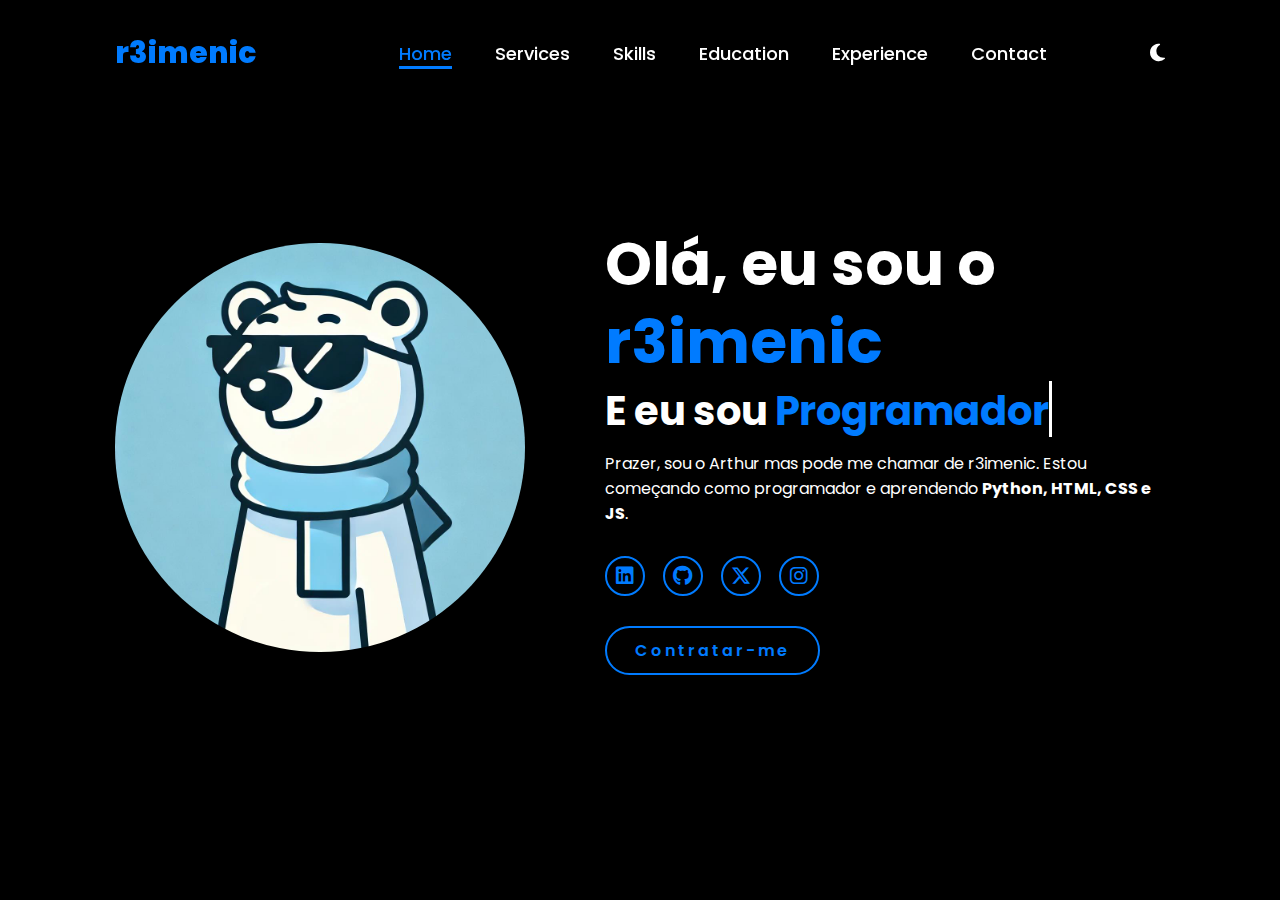
==== index.html @ 3b09cdcd "Add files via upload" ====
<!DOCTYPE html>
<html lang="pt-br">
<head>
    <meta charset="UTF-8">
    <meta name="viewport" content="width=device-width, initial-scale=1.0">
    <link rel="stylesheet" href="https://cdnjs.cloudflare.com/ajax/libs/font-awesome/6.5.2/css/all.min.css">
    <link rel="stylesheet" href="styles.css">
    <title>Portfolio</title>
</head>
<body>
    <header>
        <a href="index.html" class="logo">r3imenic</a>
        <nav>
            <a href="#" class="active">Home</a>
            <a href="#">Services</a>
            <a href="#">Skills</a>
            <a href="#">Education</a>
            <a href="#">Experience</a>
            <a href="contato.html">Contact</a>
        </nav>
        <div class="dark-mode" onclick="ligthDarkMode()">
            <i class="fa-solid fa-moon"></i>
        </div>
    </header>
    <section class="home">
        <div class="home-img">
            <img src="polar_profile.jpg" alt="Foto de perfil">
        </div>
        <div class="home-content">
            <h1>Olá, eu sou o <span>r3imenic</span></h1>
            <h3 class="typing-text">E eu sou <span></span></h3>
            <p>Prazer, sou o Arthur mas pode me chamar de r3imenic. Estou começando como programador e aprendendo <strong>Python, HTML, CSS e JS</strong>.</p>
            <div class="social-icons">
                <a href="https://www.linkedin.com/in/arthur-de-lima-dias-0a55a2289/" target="_blank"><i class="fa-brands fa-linkedin"></i></a>
                <a href="https://github.com/r3imenic/" target="_blank"><i class="fa-brands fa-github"></i></a>
                <a href="https://x.com/r3imenic" target="_blank"><i class="fa-brands fa-x-twitter"></i></a>
                <a href="https://www.instagram.com/r3imenic_/" target="_blank"><i class="fa-brands fa-instagram"></i></a>
            </div>
            <a href="#" class="btn">Contratar-me</a>
        </div>
    </section>
    <script src="script.js"></script>
</body>
</html>
---- styles.css ----
@import url('https://fonts.googleapis.com/css2?family=Poppins:wght@100;200;300;400;500;600&display=swap');
*{
    margin: 0;
    padding: 0;
    box-sizing: border-box;
    text-decoration: none;
    border: none;
    outline: none;
    font-family: 'Poppins', sans-serif;
}
html{
    font-size: 62.5%;
}
body{
    width: 100%;
    height: 100vh;
    overflow-x: hidden;
    background-color: black;
    color: white;
}
header{
    margin-top: 20px;
    position: fixed;
    top: 0;
    left: 0;
    width: 100%;
    padding: 1rem 9%;
    background-color: transparent;
    filter: drop-shadow(10px);
    display: flex;
    justify-content: space-between;
    align-items: center;
    z-index: 100;
}
.dark-mode{
    cursor: pointer;
    font-size: 2rem;
}
.dark-mode:hover i{
    color: #007bff;
}
body.dark-mode-class,
nav a.dark-mode-class,
section.dark-mode-class{
    color: black;
    background-color: white;
}
.logo{
    font-size: 3rem;
    color: #007bff;
    font-weight: 800;
    cursor: pointer;
    transition: 0.5s ease;
}
.logo:hover{
    transform: scale(1.1);
}
nav a{
    font-size: 1.8rem;
    color: white;
    margin-left: 4rem;
    font-weight: 500;
    transition: 0.3s ease;
    border-bottom: 3px solid transparent;
}
nav a:hover,
nav a.active{
    color: #007bff;
    border-bottom: 3px solid #007bff;
}
@media(max-width:995px){
    nav{
        position: absolute;
        display: none;
        top: 0;
        right: 0;
        width: 40%; 
        border-left: 3px solid #007bff;
        border-bottom: 3px solid #007bff;
        border-bottom-left-radius: 2rem;
        padding: 1rem solid;
        background-color: #161616;
        border-top: 0.1rem solid rgba(0,0,0,0.1);
    }
    nav.active{
        display: block;
    }
    nav a{
        display: block;
        font-size: 2rem;
        margin: 3rem 0;
    }
    nav a:hover,
    nav a.active{
        padding: 1rem;
        border-radius: 0.5rem;
        border-bottom: 0.5rem solid #007bff;
    }
}
section{
    min-height: 100vh;
    padding: 5rem 9% 5rem;
}
.home{
    display: flex;
    justify-content: center;
    align-items: center;
    gap: 8rem;
    background-color: black;
}
.home .home-content h1{
    font-size: 6rem;
    font-weight: 700;
    line-height: 1.3;
}
span{
    color: #007bff;
}
.home-content h3{
    font-size: 4rem;
    margin-bottom: 1rem;
    font-weight: 700;
}
.home-content p{
    font-size: 1.6rem;
}
.home-img{
    border-radius: 50%;
}
.home-img img{
    position: relative;
    width: 32vw;
    border-radius: 50%;
    box-shadow: 0 0 25px solid #007bff;
    cursor: pointer;
    transition: 0.2s linear;
}
.home-img img:hover{
    font-size: 1.8rem;
    font-weight: 500;
}
.social-icons a{
    display: inline-flex;
    justify-content: center;
    align-items: center;
    width: 4rem;
    height: 4rem;
    background-color: transparent;
    border: 0.2rem solid #007bff;
    font-size: 2rem;
    border-radius: 50%;
    margin: 3rem 1.5rem 3rem 0;
    transition: 0.3s ease;
    color: #007bff;
}
.social-icons a:hover{
    color: black;
    transform: scale(1.3) translateY(-5px);
    background-color: #007bff;
    box-shadow: 0  0 25px #007bff;
}
.btn{
    display: inline-block;
    padding: 1rem 2.8rem;
    border-radius: 4rem;
    font-size: 1.6rem;
    color: #007bff;
    letter-spacing: 0.3rem;
    font-weight: 600;
    border: 2px solid #007bff;
    transition: 0.3s ease;
    cursor: pointer;
}
.btn:hover{
    transform: scale3d(1.03);
    background-color: #007bff;
    color: black;
    box-shadow: 0 0 25px #007bff;
}
.typing-text{
    font-size: 34px;
    font-weight: 600;
    min-width: 280px;
}
.typing-text span{
    position: relative;
}
.typing-text span::before{
    content: "Programador";
    color: #007bff;
    animation: words 20s infinite;
}
.typing-text span::after{
    content: "";
    position: absolute;
    width: calc(100% + 8px);
    height: 100%;
    border-left: 3px solid white;
    right: -8;
    animation: cursor 0.6s infinite;
}
@keyframes cursor{
    to{
        border-left: 3px solid #007bff;
    }
}
@keyframes words{
    0%, 20%{
        content: "Desenvolvedor Web";
    }
    21%, 40%{
        content: "Desenvolvedor";
    }
    81%, 100%{
        content: "Programador";
    }
}
@media (max-width: 1000px){
    .home{
        gap: 4rem;
    }
}
@media(max-width:995px){
    .home{
        flex-direction: column;
        margin: 5rem 4rem;
    }
    .home .home-content h3{
        font-size: 2.5rem;
    }
    .home-content h1{
        font-size: 5rem;
    }
    .home-img img{
        width: 70vw;
        margin-top: 4rem;
    }
}
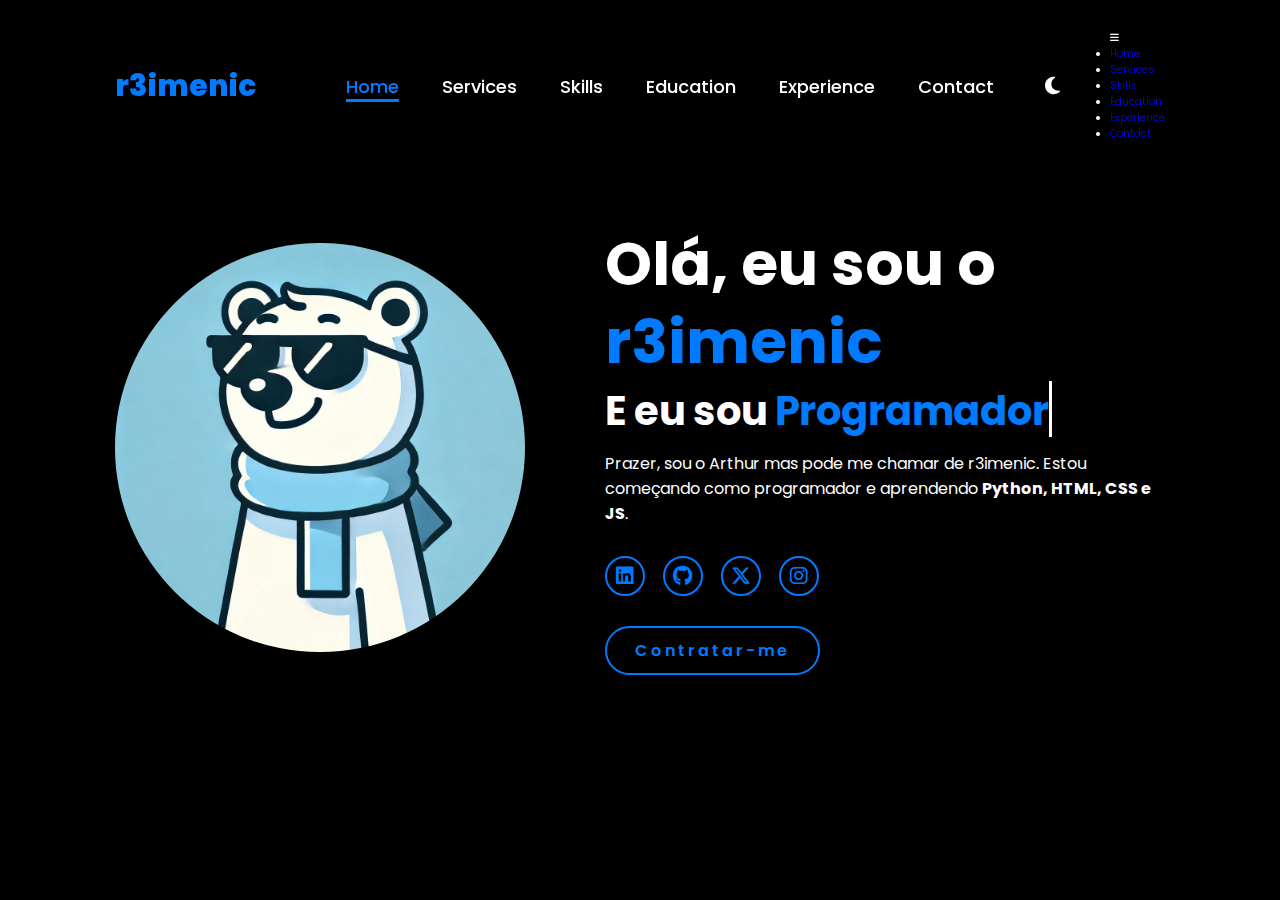
==== commit 6bdcfda0: "Update index.html" ====
--- a/index.html
+++ b/index.html
@@ -11,7 +11,7 @@
     <header>
         <a href="index.html" class="logo">r3imenic</a>
         <nav>
-            <a href="#" class="active">Home</a>
+            <a href="index.html" class="active">Home</a>
             <a href="#">Services</a>
             <a href="#">Skills</a>
             <a href="#">Education</a>
@@ -20,6 +20,22 @@
         </nav>
         <div class="dark-mode" onclick="ligthDarkMode()">
             <i class="fa-solid fa-moon"></i>
+        </div>
+        <div class="menu">
+            <div class="menu-botao" onclick="menuShow()">
+                <i class="fa-solid fa-bars"></i>
+            </div>
+            <div class="menu-list">
+                <ul>
+                    <li><a href="index.html" class="active">Home</a></li>
+                    <li><a href="#">Services</a></li>
+                    <li><a href="#">Skills</a></li>
+                    <li><a href="#">Education</a></li>
+                    <li><a href="#">Experience</a></li>
+                    <li><a href="contato.html">Contact</a></li>
+                </ul>
+            </div>
+            
         </div>
     </header>
     <section class="home">
